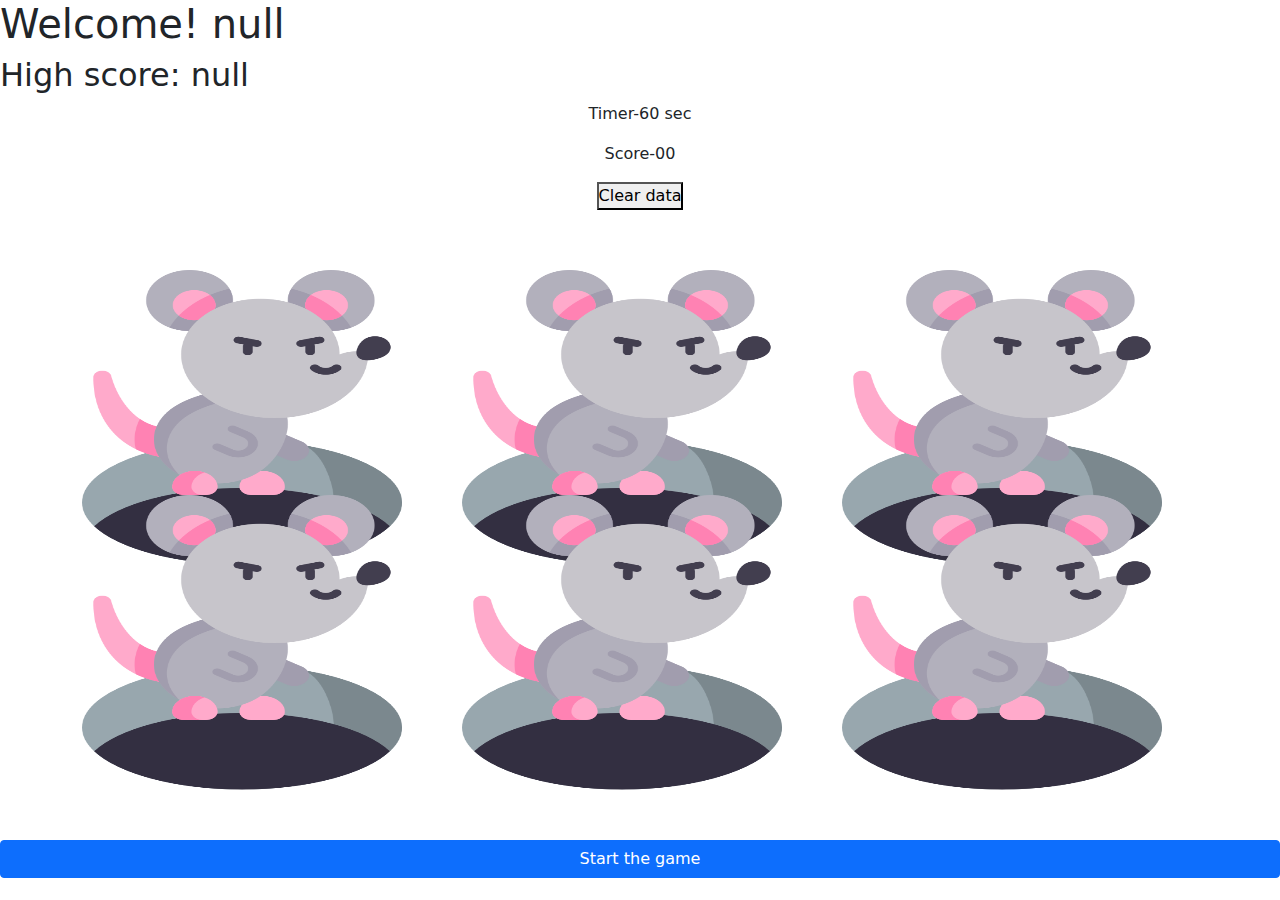
==== playScreen.html @ f20ffdcc "first commit" ====
<!DOCTYPE html>
<html lang="en">

<head>
    <meta charset="UTF-8">
    <meta name="viewport" content="width=device-width, initial-scale=1.0">
    <title>Document</title>
    <link rel="stylesheet" href="style.css">
    <link rel="stylesheet" href="./css/bootstrap.min.css">

</head>

<body>
    <main>
        <h1></h1>
        <h2></h2>
        <section id="scoreboard">
            <p>Timer-<span id="timer">60</span> sec</p>
            <p>Score-<span id="score">00</span></p>
            <form action="#">
                <button id="cleardata">Clear data</button>
            </form>
            
        </section>
        <div class="container">
            <div class="row" id="hole_container">
                <div class="col-sm-4 mx-auto">
                    <img class="mMouse" src="./images/rat.png" alt="hole" srcset="">
                    <img src="./images/hole.png" alt="hole" srcset="">
                </div>
                <div class="col-sm-4 mx-auto">
                    <img class="mMouse" src="./images/rat.png" alt="hole" srcset="">
                    <img src="./images/hole.png" alt="hole" srcset="">
                </div>
                <div class="col-sm-4 mx-auto">
                    <img class="mMouse" src="./images/rat.png" alt="hole" srcset="">
                    <img src="./images/hole.png" alt="hole" srcset="">
                </div>
                <div class="col-sm-4 mx-auto">
                    <img class="mMouse" src="./images/rat.png" alt="hole" srcset="">
                    <img src="./images/hole.png" alt="hole" srcset="">
                </div>
                <div class="col-sm-4 mx-auto">
                    <img class="mMouse" src="./images/rat.png" alt="hole" srcset="">
                    <img src="./images/hole.png" alt="hole" srcset="">
                </div>
                <div class="col-sm-4 mx-auto">
                    <img class="mMouse" src="./images/rat.png" alt="hole" srcset="">
                    <img src="./images/hole.png" alt="hole" srcset="">
                </div>
            </div>
        </div>
        <button class="btn btn-primary" id="startGame">Start the game</button>
    </main>




    <!-- jQuery library -->
    <script src="./js/jquery-3.5.1.js"></script>
    <!-- Latest compiled JavaScript -->
    <script src="./js/bootstrap.min.js"></script>
    <script src="./script.js"></script>
    <script>
        $(document).ready(function () {
            $(".mMouse").animate({ bottom: '120px' });
        });
    </script>
</body>

</html>
---- style.css ----
*{
    margin: 0;
    padding: 0;
    box-sizing: border-box;
}

main{
    display: flex;
    flex-direction: column;
}

#scoreboard{
    text-align: center;
    margin-bottom: 20vh;
}
/* .container{
    position: fixed;
    left: 50%;
    top: 50%;
    transform: translate(-50%, -50%); */
}
#hole_container{
    position: relative;
    height: 50vh;
}
#hole_container > div{
    position: relative;
}
#hole_container img{
    width: 25vw;
    height: 25vh;
}
.mMouse{
    position: absolute;
    /* left: 50%; */
    /* transform: translate(-50%, -50%); */
}
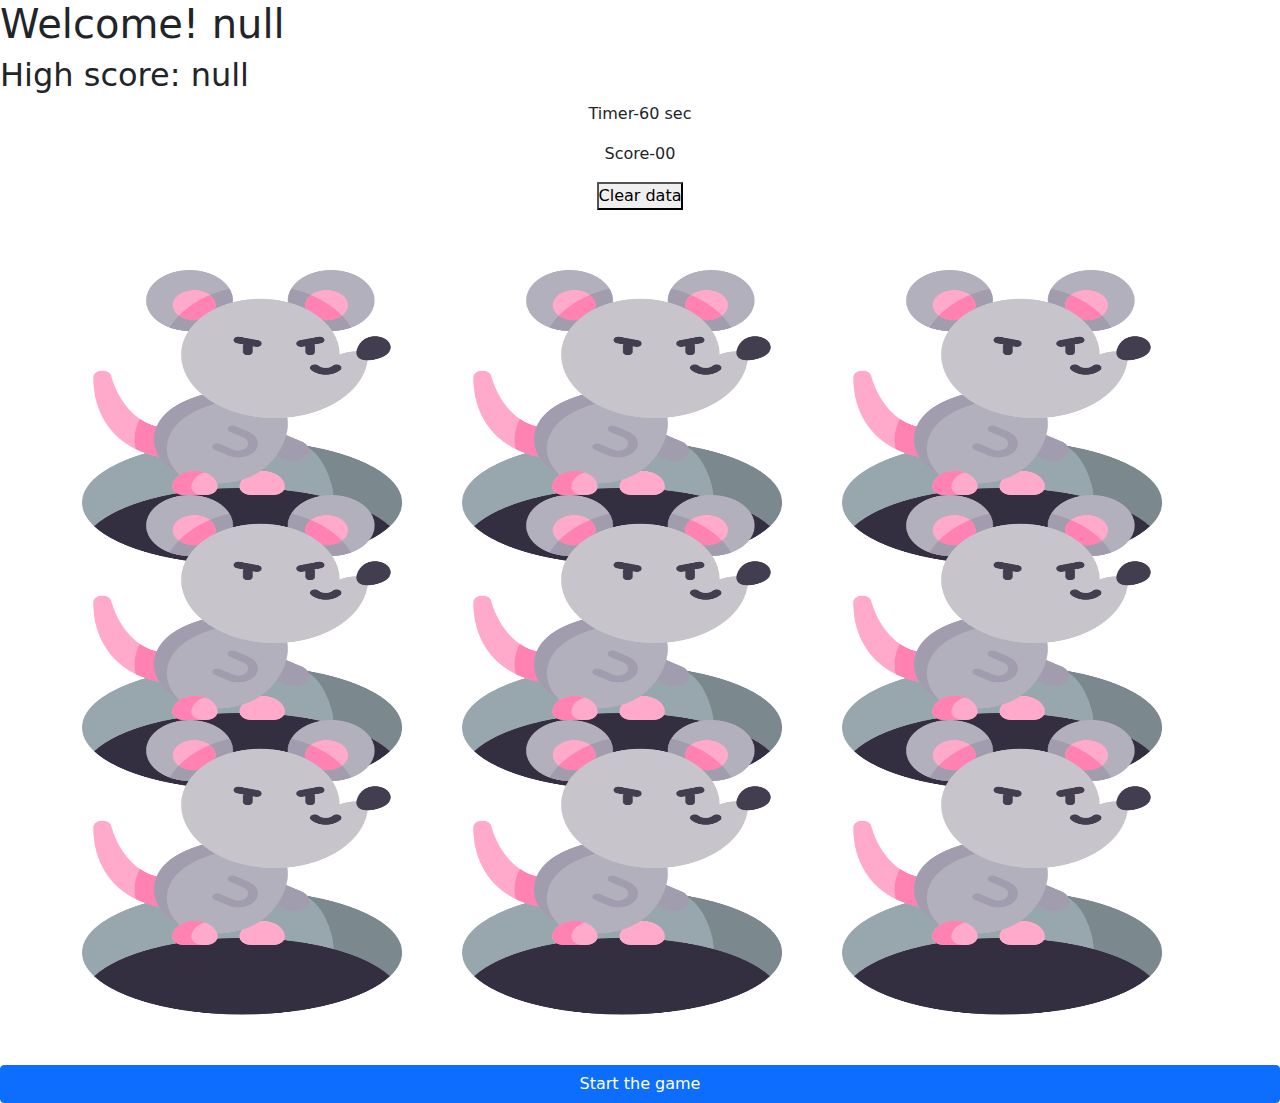
==== commit 45487df0: "increased number of holes" ====
--- a/playScreen.html
+++ b/playScreen.html
@@ -48,6 +48,18 @@
                     <img class="mMouse" src="./images/rat.png" alt="hole" srcset="">
                     <img src="./images/hole.png" alt="hole" srcset="">
                 </div>
+                <div class="col-sm-4 mx-auto">
+                    <img class="mMouse" src="./images/rat.png" alt="hole" srcset="">
+                    <img src="./images/hole.png" alt="hole" srcset="">
+                </div>
+                <div class="col-sm-4 mx-auto">
+                    <img class="mMouse" src="./images/rat.png" alt="hole" srcset="">
+                    <img src="./images/hole.png" alt="hole" srcset="">
+                </div>
+                <div class="col-sm-4 mx-auto">
+                    <img class="mMouse" src="./images/rat.png" alt="hole" srcset="">
+                    <img src="./images/hole.png" alt="hole" srcset="">
+                </div>
             </div>
         </div>
         <button class="btn btn-primary" id="startGame">Start the game</button>
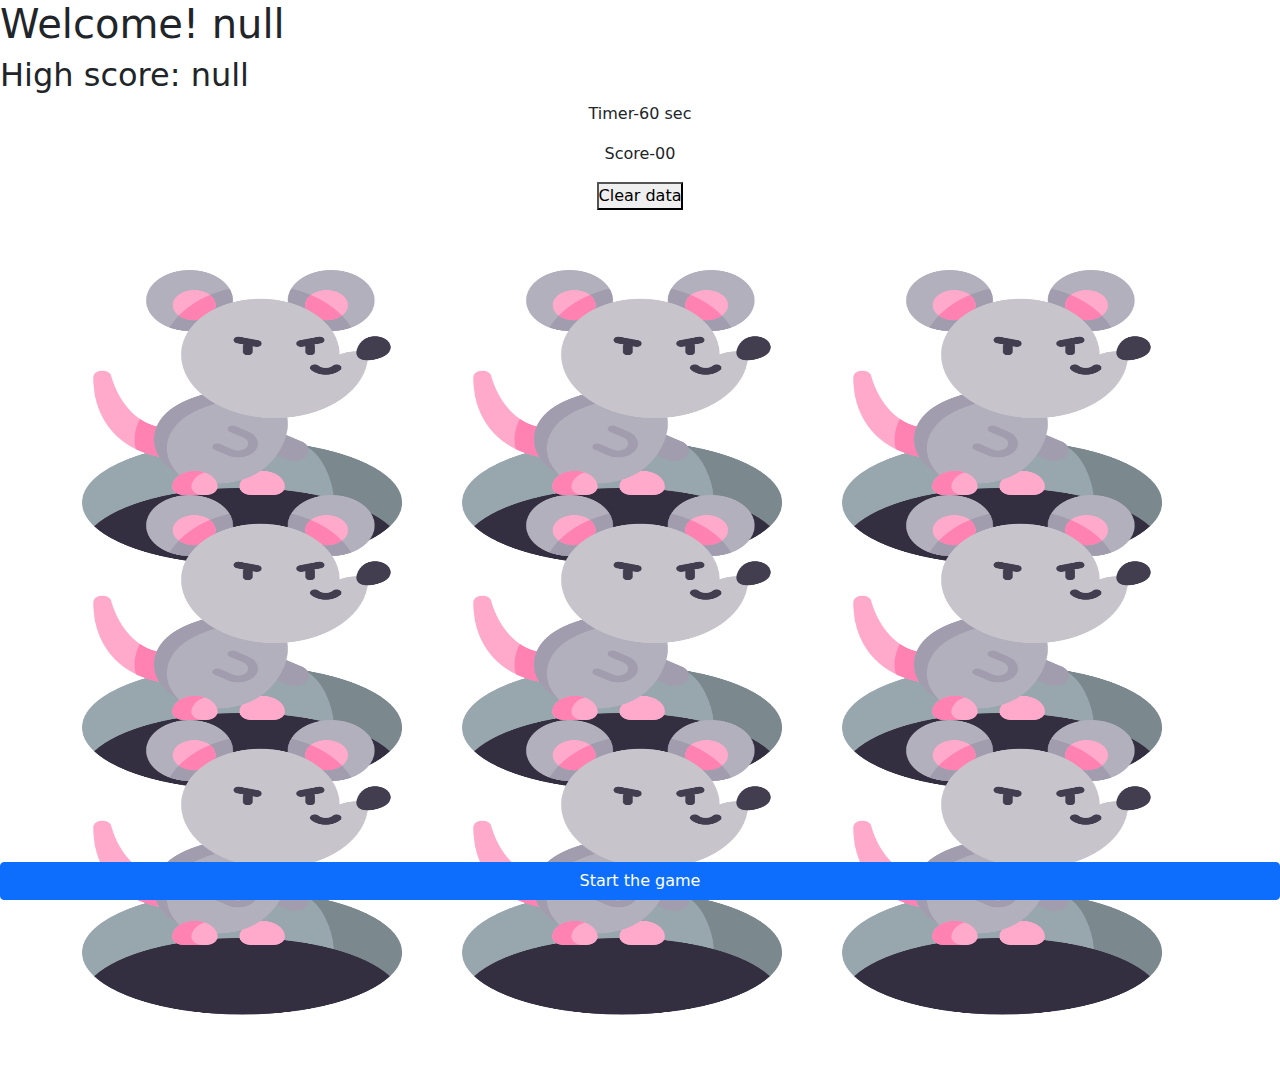
==== commit 9cd08e65: "fixed some minor bugs" ====
--- a/playScreen.html
+++ b/playScreen.html
@@ -11,7 +11,7 @@
 </head>
 
 <body>
-    <main>
+    <main class="center">
         <h1></h1>
         <h2></h2>
         <section id="scoreboard">
--- a/style.css
+++ b/style.css
@@ -4,21 +4,25 @@
     box-sizing: border-box;
 }
 
+h1{
+    display: inline;
+}
+
+h2{
+    display: inline;
+}
+
 main{
     display: flex;
     flex-direction: column;
+    position: relative;
 }
 
 #scoreboard{
     text-align: center;
     margin-bottom: 20vh;
 }
-/* .container{
-    position: fixed;
-    left: 50%;
-    top: 50%;
-    transform: translate(-50%, -50%); */
-}
+
 #hole_container{
     position: relative;
     height: 50vh;
@@ -30,6 +34,13 @@
     width: 25vw;
     height: 25vh;
 }
+
+#startGame{
+    position: fixed;
+    margin-top: 20vh;
+    width: 100vw;
+    bottom: 0;
+}
 .mMouse{
     position: absolute;
     /* left: 50%; */
